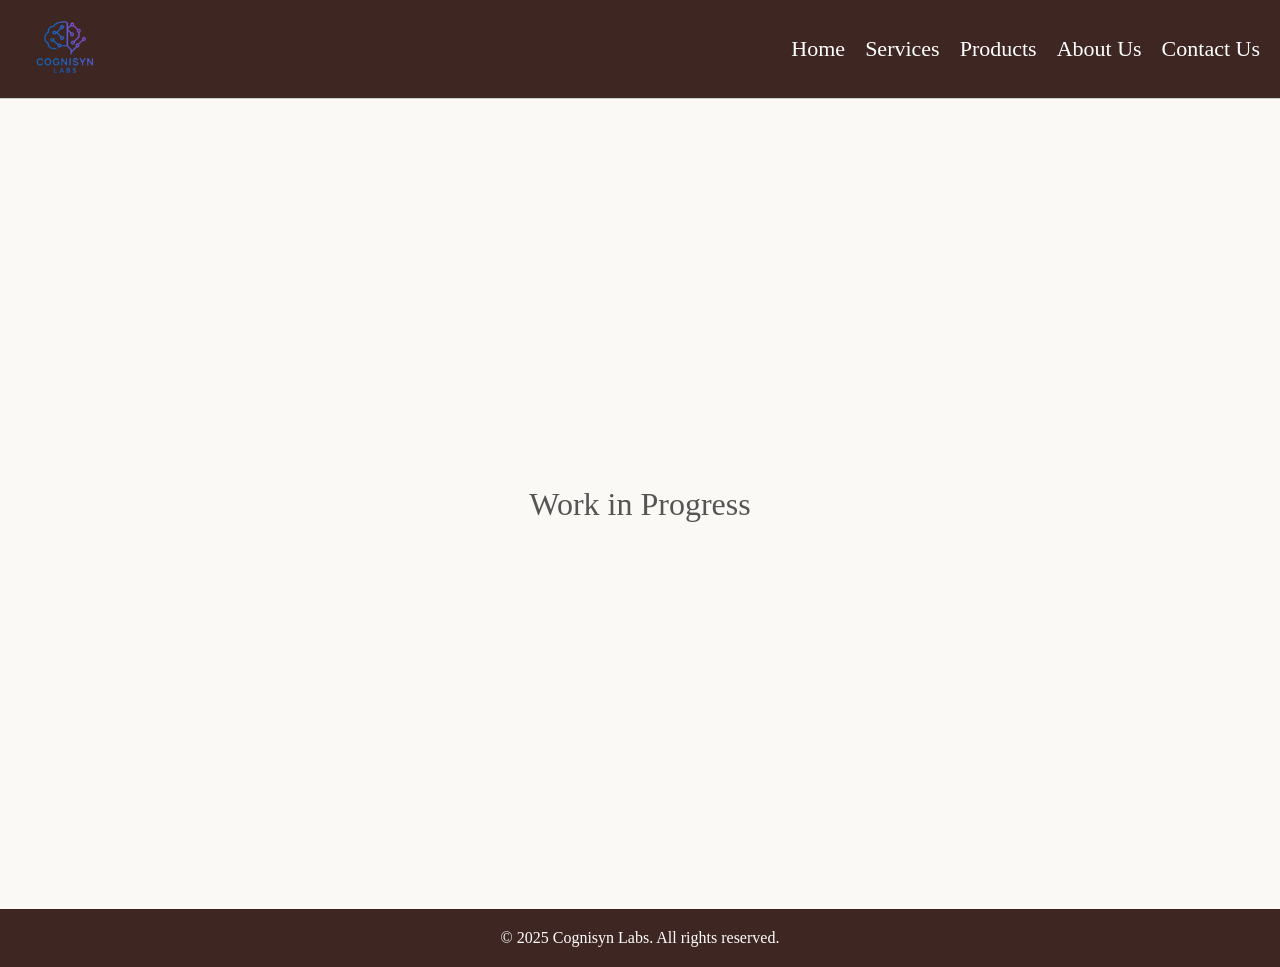
==== contact_us.html @ 2c129cad "Add files via upload" ====
<!DOCTYPE html>
<html lang="en">
<head>
  <meta charset="UTF-8">
  <meta name="viewport" content="width=device-width, initial-scale=1">
  <title>Contact Us - Work in Progress</title>
  <style>
    body {
      margin: 0;
      font-family: Garamond, san-serif;
      background-color: #faf9f5;
    }

    .top-bar {
      display: flex;
      align-items: center;
      justify-content: space-between;
      padding: 2px 20px;
      background-color: #3E2723; /* Dark brown background */
      color: white;
      border-bottom: 1px solid #ccc;
    }

    .logo img {
      height: 90px;
    }

    .nav-links {
      display: flex;
      gap: 20px;
      font-size: 22px;
    }

    .nav-links a {
      text-decoration: none;
      color: white;
      font-weight: 500;
    }

    .nav-links a:hover {
      color: #f1c40f;
    }

    .work-in-progress {
      display: flex;
      justify-content: center;
      align-items: center;
      height: 90vh;
      font-size: 2rem;
      color: #555;
      text-align: center;
    }
    /* Footer */
    .footer {
      background-color: #3E2723; /* Dark brown background */
      color: white; /* White text */
      padding: 20px 0;
      position: relative;
      text-align: center; /* Center the text */
      bottom: 0;
      width: 100%;
    }

    .footer p {
      margin: 0;
      font-size: 1rem;
      font-weight: 400;
    }
  </style>
</head>
<body>

  <!-- Navbar -->
  <div class="top-bar">
    <div class="logo">
      <img src="logo_2.png" alt="Logo">
    </div>
    <div class="nav-links">
      <a href="index.html">Home</a>
      <a href="services.html">Services</a>
      <a href="products.html">Products</a>
      <a href="teams.html">About Us</a>
      <a href="contact_us.html">Contact Us</a>
    </div>
  </div>

  <!-- Work In Progress Content -->
  <div class="work-in-progress">
    Work in Progress
  </div>
  <footer class="footer">
    <div class="container text-center">
      <p>&copy; 2025 Cognisyn Labs. All rights reserved.</p>
    </div>
  </footer>

</body>
</html>
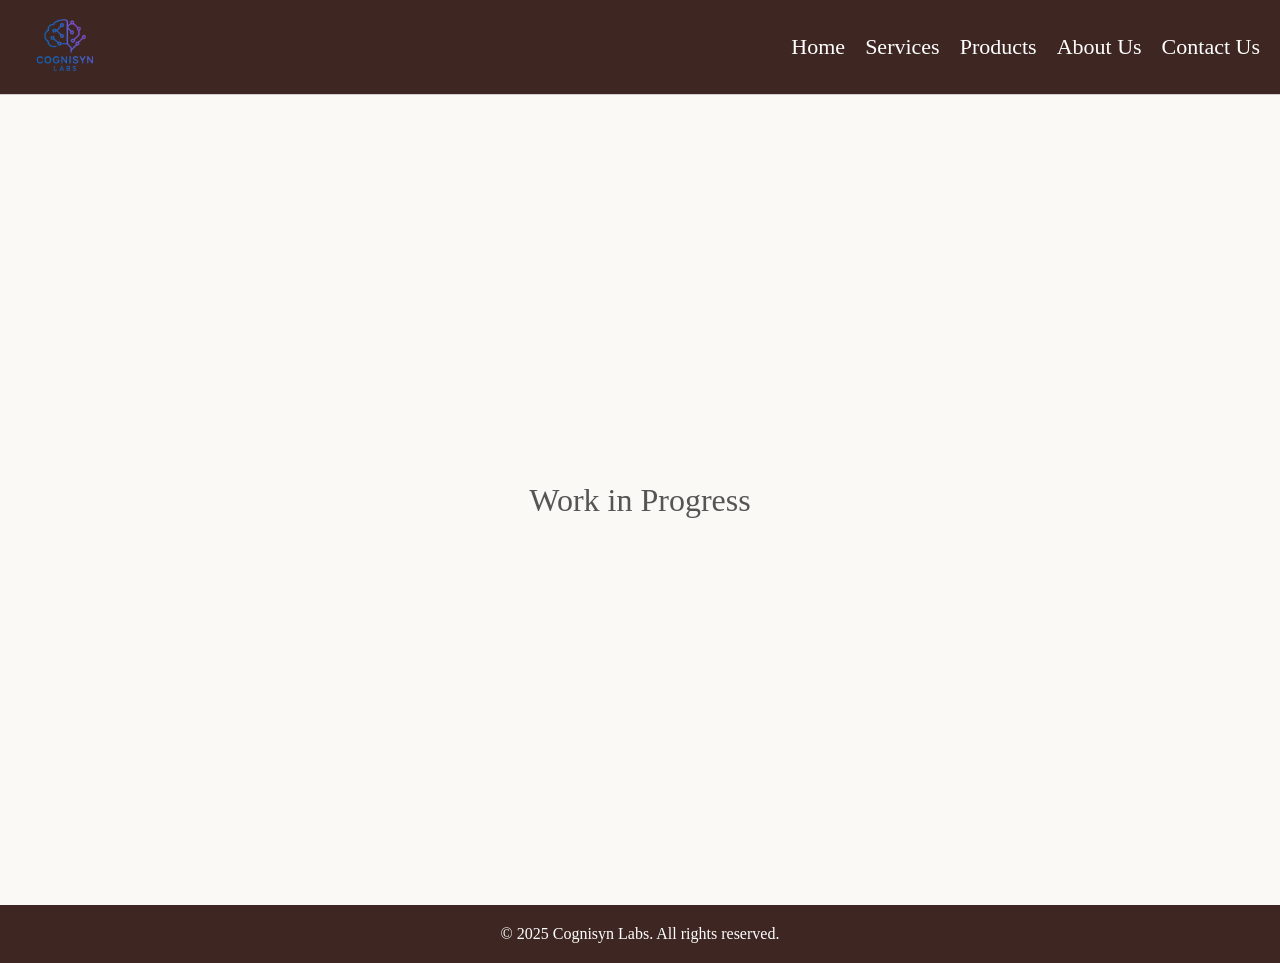
==== commit ccdb19ba: "Add files via upload" ====
--- a/contact_us.html
+++ b/contact_us.html
@@ -15,7 +15,7 @@
       display: flex;
       align-items: center;
       justify-content: space-between;
-      padding: 2px 20px;
+      padding: 0px 20px;
       background-color: #3E2723; /* Dark brown background */
       color: white;
       border-bottom: 1px solid #ccc;
@@ -66,6 +66,31 @@
       font-size: 1rem;
       font-weight: 400;
     }
+    @media (max-width: 768px) {
+      .top-bar {
+        flex-direction: column;
+        align-items: flex-start;
+      }
+
+      .logo img {
+        height: 60px;
+        margin-bottom: 10px;
+      }
+
+      .nav-links {
+        flex-direction: column;
+        align-items: flex-start;
+        gap: 10px;
+        font-size: 18px;
+        width: 100%;
+      }
+
+      .work-in-progress {
+        font-size: 1.4rem;
+        padding: 40px 15px;
+        text-align: center;
+      }
+    }
   </style>
 </head>
 <body>
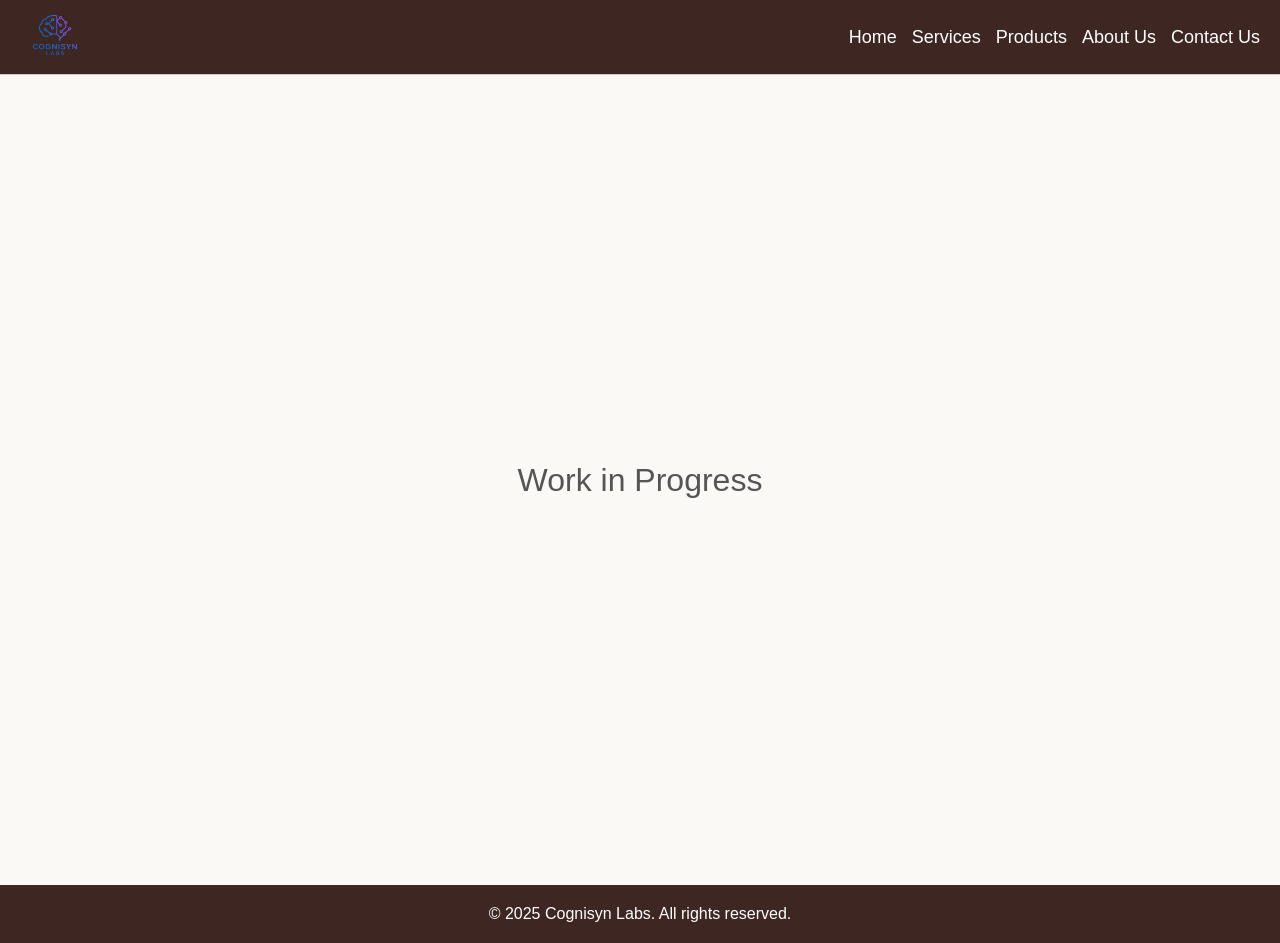
==== commit be41eaf2: "Add files via upload" ====
--- a/contact_us.html
+++ b/contact_us.html
@@ -5,92 +5,94 @@
   <meta name="viewport" content="width=device-width, initial-scale=1">
   <title>Contact Us - Work in Progress</title>
   <style>
-    body {
-      margin: 0;
-      font-family: Garamond, san-serif;
-      background-color: #faf9f5;
-    }
+      body {
+          margin: 0;
+          font-family: Garamond, sans-serif;
+          background-color: #faf9f5;
+        }
 
-    .top-bar {
-      display: flex;
-      align-items: center;
-      justify-content: space-between;
-      padding: 0px 20px;
-      background-color: #3E2723; /* Dark brown background */
-      color: white;
-      border-bottom: 1px solid #ccc;
-    }
+        .top-bar {
+          display: flex;
+          flex-wrap: wrap;
+          align-items: center;
+          justify-content: space-between;
+          padding: 0px 20px;
+          background-color: #3E2723;
+          color: white;
+          border-bottom: 1px solid #ccc;
+        }
 
-    .logo img {
-      height: 90px;
-    }
+        .top-bar .logo img {
+          height: 70px;
+        }
 
-    .nav-links {
-      display: flex;
-      gap: 20px;
-      font-size: 22px;
-    }
+        .top-bar .nav-links {
+          display: flex;
+          flex-wrap: wrap;
+          gap: 15px;
+          font-size: 18px;
+        }
 
-    .nav-links a {
-      text-decoration: none;
-      color: white;
-      font-weight: 500;
-    }
+        .top-bar .nav-links a {
+          text-decoration: none;
+          color: white;
+          font-weight: 500;
+        }
 
-    .nav-links a:hover {
-      color: #f1c40f;
-    }
+        .top-bar .nav-links a:hover {
+          color: #f1c40f;
+        }
 
-    .work-in-progress {
-      display: flex;
-      justify-content: center;
-      align-items: center;
-      height: 90vh;
-      font-size: 2rem;
-      color: #555;
-      text-align: center;
-    }
-    /* Footer */
-    .footer {
-      background-color: #3E2723; /* Dark brown background */
-      color: white; /* White text */
-      padding: 20px 0;
-      position: relative;
-      text-align: center; /* Center the text */
-      bottom: 0;
-      width: 100%;
-    }
-
-    .footer p {
-      margin: 0;
-      font-size: 1rem;
-      font-weight: 400;
-    }
-    @media (max-width: 768px) {
-      .top-bar {
-        flex-direction: column;
-        align-items: flex-start;
+      .work-in-progress {
+        display: flex;
+        justify-content: center;
+        align-items: center;
+        height: 90vh;
+        font-size: 2rem;
+        color: #555;
+        text-align: center;
       }
-
-      .logo img {
-        height: 60px;
-        margin-bottom: 10px;
-      }
-
-      .nav-links {
-        flex-direction: column;
-        align-items: flex-start;
-        gap: 10px;
-        font-size: 18px;
+      /* Footer */
+      .footer {
+        background-color: #3E2723; /* Dark brown background */
+        color: white; /* White text */
+        padding: 20px 0;
+        position: relative;
+        text-align: center; /* Center the text */
+        bottom: 0;
         width: 100%;
       }
 
-      .work-in-progress {
-        font-size: 1.4rem;
-        padding: 40px 15px;
-        text-align: center;
+      .footer p {
+        margin: 0;
+        font-size: 1rem;
+        font-weight: 400;
       }
-    }
+      @media (max-width: 768px) {
+        .top-bar {
+          flex-direction: column;
+          align-items: flex-start;
+        }
+
+        .logo img {
+          height: 60px;
+          margin-bottom: 10px;
+        }
+
+        .nav-links {
+          flex-direction: column;
+          align-items: flex-start;
+          gap: 10px;
+          font-size: 18px;
+          width: 100%;
+        }
+
+        .work-in-progress {
+          font-size: 1.4rem;
+          padding: 40px 15px;
+          text-align: center;
+        }
+      }
   </style>
 </head>
 <body>
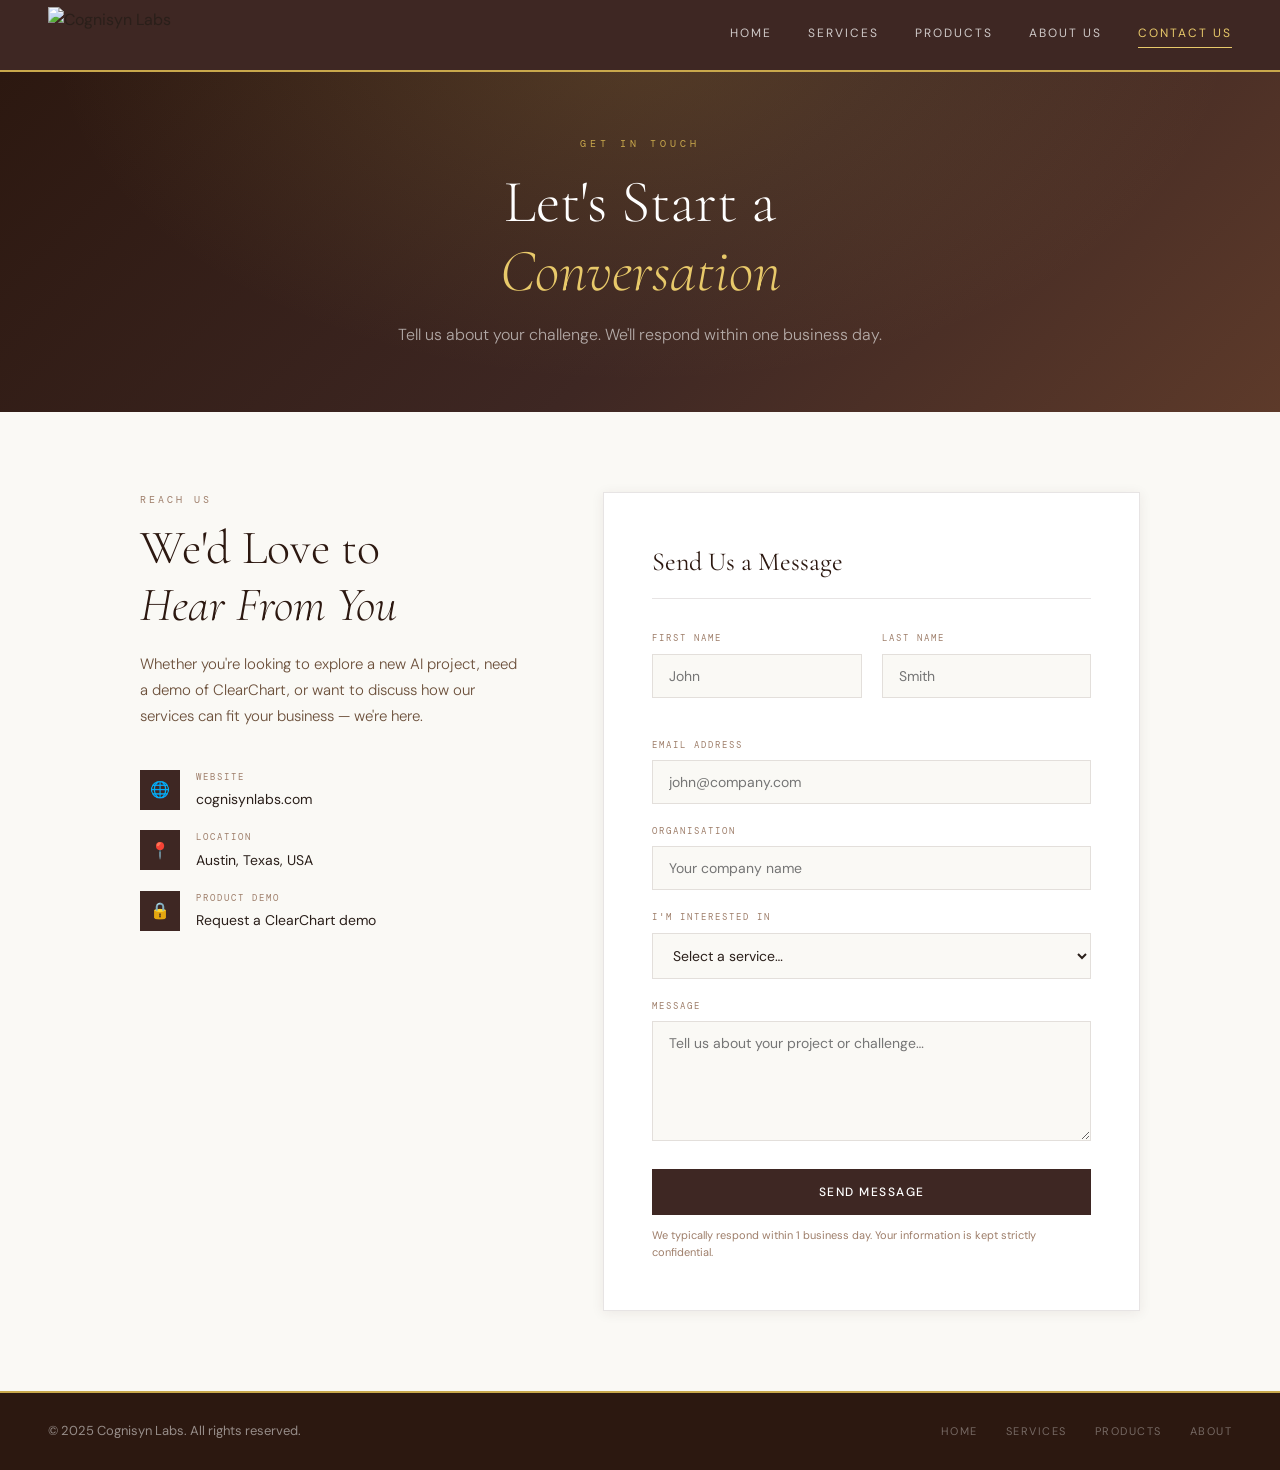
==== commit 884f1c0d: "Add files via upload" ====
--- a/contact_us.html
+++ b/contact_us.html
@@ -3,123 +3,235 @@
 <head>
   <meta charset="UTF-8">
   <meta name="viewport" content="width=device-width, initial-scale=1">
-  <title>Contact Us - Work in Progress</title>
+  <title>Contact Us — Cognisyn Labs</title>
+  <link rel="preconnect" href="https://fonts.googleapis.com">
+  <link href="https://fonts.googleapis.com/css2?family=Cormorant+Garamond:ital,wght@0,300;0,400;0,500;1,300;1,400&family=DM+Sans:wght@300;400;500&family=DM+Mono:wght@400;500&display=swap" rel="stylesheet">
+  <link rel="stylesheet" href="shared.css">
   <style>
-      body {
-          margin: 0;
-          font-family: Garamond, sans-serif;
-          background-color: #faf9f5;
-        }
-
-        .top-bar {
-          display: flex;
-          flex-wrap: wrap;
-          align-items: center;
-          justify-content: space-between;
-          padding: 0px 20px;
-          background-color: #3E2723;
-          color: white;
-          border-bottom: 1px solid #ccc;
-        }
-
-        .top-bar .logo img {
-          height: 70px;
-        }
-
-        .top-bar .nav-links {
-          display: flex;
-          flex-wrap: wrap;
-          gap: 15px;
-          font-size: 18px;
-        }
-
-        .top-bar .nav-links a {
-          text-decoration: none;
-          color: white;
-          font-weight: 500;
-        }
-
-        .top-bar .nav-links a:hover {
-          color: #f1c40f;
-        }
-
-      .work-in-progress {
-        display: flex;
-        justify-content: center;
-        align-items: center;
-        height: 90vh;
-        font-size: 2rem;
-        color: #555;
-        text-align: center;
-      }
-      /* Footer */
-      .footer {
-        background-color: #3E2723; /* Dark brown background */
-        color: white; /* White text */
-        padding: 20px 0;
-        position: relative;
-        text-align: center; /* Center the text */
-        bottom: 0;
-        width: 100%;
-      }
-
-      .footer p {
-        margin: 0;
-        font-size: 1rem;
-        font-weight: 400;
-      }
-      @media (max-width: 768px) {
-        .top-bar {
-          flex-direction: column;
-          align-items: flex-start;
-        }
-
-        .logo img {
-          height: 60px;
-          margin-bottom: 10px;
-        }
-
-        .nav-links {
-          flex-direction: column;
-          align-items: flex-start;
-          gap: 10px;
-          font-size: 18px;
-          width: 100%;
-        }
-
-        .work-in-progress {
-          font-size: 1.4rem;
-          padding: 40px 15px;
-          text-align: center;
-        }
-      }
+    .contact-section { padding: 80px 0; }
+    .contact-grid {
+      display: grid;
+      grid-template-columns: 1fr 1.4fr;
+      gap: 80px;
+      align-items: start;
+    }
+    .contact-left h2 {
+      font-family: 'Cormorant Garamond', serif;
+      font-size: clamp(32px, 4vw, 48px);
+      font-weight: 300;
+      color: var(--brown-dark);
+      margin-bottom: 16px;
+      line-height: 1.2;
+    }
+    .contact-left h2 em { font-style: italic; }
+    .contact-left p {
+      font-size: 15px;
+      color: var(--text-mid);
+      line-height: 1.75;
+      font-weight: 300;
+      margin-bottom: 40px;
+    }
+    .contact-details { display: flex; flex-direction: column; gap: 20px; }
+    .contact-item {
+      display: flex;
+      gap: 16px;
+      align-items: flex-start;
+    }
+    .contact-item-icon {
+      width: 40px; height: 40px;
+      background: var(--brown);
+      display: flex;
+      align-items: center;
+      justify-content: center;
+      font-size: 16px;
+      flex-shrink: 0;
+    }
+    .contact-item-label {
+      font-family: 'DM Mono', monospace;
+      font-size: 9px;
+      letter-spacing: 2px;
+      text-transform: uppercase;
+      color: var(--text-light);
+      margin-bottom: 4px;
+    }
+    .contact-item-value {
+      font-size: 14px;
+      color: var(--text);
+      font-weight: 400;
+    }
+
+    /* Form */
+    .contact-form {
+      background: white;
+      border: 1px solid var(--border);
+      padding: 48px;
+      box-shadow: var(--shadow-sm);
+    }
+    .form-title {
+      font-family: 'Cormorant Garamond', serif;
+      font-size: 26px;
+      font-weight: 400;
+      color: var(--brown-dark);
+      margin-bottom: 32px;
+      padding-bottom: 16px;
+      border-bottom: 1px solid var(--border);
+    }
+    .form-row {
+      display: grid;
+      grid-template-columns: 1fr 1fr;
+      gap: 20px;
+      margin-bottom: 20px;
+    }
+    .form-group { margin-bottom: 20px; }
+    .form-group label {
+      display: block;
+      font-family: 'DM Mono', monospace;
+      font-size: 9px;
+      letter-spacing: 2px;
+      text-transform: uppercase;
+      color: var(--text-light);
+      margin-bottom: 8px;
+    }
+    .form-group input,
+    .form-group select,
+    .form-group textarea {
+      width: 100%;
+      background: var(--cream);
+      border: 1px solid var(--border);
+      border-radius: 0;
+      padding: 12px 16px;
+      font-family: 'DM Sans', sans-serif;
+      font-size: 14px;
+      color: var(--text);
+      outline: none;
+      transition: border-color 0.2s;
+    }
+    .form-group input:focus,
+    .form-group select:focus,
+    .form-group textarea:focus {
+      border-color: var(--gold);
+      background: white;
+    }
+    .form-group textarea { resize: vertical; min-height: 120px; }
+    .form-submit { margin-top: 8px; }
+    .form-note {
+      font-size: 11px;
+      color: var(--text-light);
+      margin-top: 12px;
+    }
+
+    @media (max-width: 768px) {
+      .contact-grid { grid-template-columns: 1fr; gap: 40px; }
+      .form-row { grid-template-columns: 1fr; }
+      .contact-form { padding: 28px 20px; }
+    }
   </style>
 </head>
 <body>
-
-  <!-- Navbar -->
   <div class="top-bar">
-    <div class="logo">
-      <img src="logo_2.png" alt="Logo">
-    </div>
+    <div class="logo"><img src="img/logo.png" alt="Cognisyn Labs"></div>
     <div class="nav-links">
       <a href="index.html">Home</a>
       <a href="services.html">Services</a>
       <a href="products.html">Products</a>
       <a href="teams.html">About Us</a>
-      <a href="contact_us.html">Contact Us</a>
+      <a href="contact_us.html" class="active">Contact Us</a>
     </div>
   </div>
 
-  <!-- Work In Progress Content -->
-  <div class="work-in-progress">
-    Work in Progress
+  <div class="page-hero">
+    <div class="eyebrow">Get in Touch</div>
+    <h1>Let's Start a<br><em>Conversation</em></h1>
+    <p>Tell us about your challenge. We'll respond within one business day.</p>
   </div>
+
+  <section class="contact-section">
+    <div class="container">
+      <div class="contact-grid">
+        <div class="contact-left">
+          <div class="section-label">Reach Us</div>
+          <h2>We'd Love to<br><em>Hear From You</em></h2>
+          <p>Whether you're looking to explore a new AI project, need a demo of ClearChart, or want to discuss how our services can fit your business — we're here.</p>
+          <div class="contact-details">
+            <div class="contact-item">
+              <div class="contact-item-icon">🌐</div>
+              <div>
+                <div class="contact-item-label">Website</div>
+                <div class="contact-item-value">cognisynlabs.com</div>
+              </div>
+            </div>
+            <div class="contact-item">
+              <div class="contact-item-icon">📍</div>
+              <div>
+                <div class="contact-item-label">Location</div>
+                <div class="contact-item-value">Austin, Texas, USA</div>
+              </div>
+            </div>
+            <div class="contact-item">
+              <div class="contact-item-icon">🔒</div>
+              <div>
+                <div class="contact-item-label">Product Demo</div>
+                <div class="contact-item-value">Request a ClearChart demo</div>
+              </div>
+            </div>
+          </div>
+        </div>
+
+        <div class="contact-form">
+          <div class="form-title">Send Us a Message</div>
+          <div class="form-row">
+            <div class="form-group">
+              <label>First Name</label>
+              <input type="text" placeholder="John">
+            </div>
+            <div class="form-group">
+              <label>Last Name</label>
+              <input type="text" placeholder="Smith">
+            </div>
+          </div>
+          <div class="form-group">
+            <label>Email Address</label>
+            <input type="email" placeholder="john@company.com">
+          </div>
+          <div class="form-group">
+            <label>Organisation</label>
+            <input type="text" placeholder="Your company name">
+          </div>
+          <div class="form-group">
+            <label>I'm interested in</label>
+            <select>
+              <option value="">Select a service…</option>
+              <option>ClearChart — PHI Redaction Platform</option>
+              <option>Generative AI Solutions</option>
+              <option>Computer Vision</option>
+              <option>AI Strategy Consulting</option>
+              <option>Custom Model Development</option>
+              <option>MLOps & Deployment</option>
+              <option>Data Analytics</option>
+              <option>General Enquiry</option>
+            </select>
+          </div>
+          <div class="form-group">
+            <label>Message</label>
+            <textarea placeholder="Tell us about your project or challenge…"></textarea>
+          </div>
+          <div class="form-submit">
+            <button class="btn-primary" style="width:100%;text-align:center;padding:15px">Send Message</button>
+          </div>
+          <p class="form-note">We typically respond within 1 business day. Your information is kept strictly confidential.</p>
+        </div>
+      </div>
+    </div>
+  </section>
+
   <footer class="footer">
-    <div class="container text-center">
-      <p>&copy; 2025 Cognisyn Labs. All rights reserved.</p>
+    <p>&copy; 2025 Cognisyn Labs. All rights reserved.</p>
+    <div class="footer-links">
+      <a href="index.html">Home</a>
+      <a href="services.html">Services</a>
+      <a href="products.html">Products</a>
+      <a href="teams.html">About</a>
     </div>
   </footer>
-
 </body>
 </html>
--- a/shared.css
+++ b/shared.css
@@ -0,0 +1,235 @@
+/* ═══════════════════════════════════════════════════════
+   Cognisyn Labs — Shared Design System
+   Brown #3E2723 · Cream #faf9f5 · Gold #c9a84c
+   ═══════════════════════════════════════════════════════ */
+
+@import url('https://fonts.googleapis.com/css2?family=Cormorant+Garamond:ital,wght@0,300;0,400;0,500;0,600;1,300;1,400&family=DM+Sans:wght@300;400;500&family=DM+Mono:wght@400;500&display=swap');
+
+:root {
+  --brown:       #3E2723;
+  --brown-dark:  #2c1810;
+  --brown-mid:   #5D3A2A;
+  --brown-light: #7a4f3e;
+  --cream:       #faf9f5;
+  --cream-2:     #f3f0e8;
+  --cream-3:     #ede9dd;
+  --gold:        #c9a84c;
+  --gold-light:  #e8c96a;
+  --gold-dim:    rgba(201,168,76,0.15);
+  --teal:        #1a7a72;
+  --teal-light:  #24a99e;
+  --text:        #2a1f1a;
+  --text-mid:    #6b4f3a;
+  --text-light:  #9e7e6a;
+  --border:      rgba(62,39,35,0.12);
+  --shadow-sm:   0 2px 12px rgba(62,39,35,0.08);
+  --shadow-md:   0 4px 30px rgba(62,39,35,0.12);
+  --shadow-lg:   0 8px 50px rgba(62,39,35,0.18);
+}
+
+*, *::before, *::after { box-sizing: border-box; margin: 0; padding: 0; }
+
+html { scroll-behavior: smooth; }
+
+body {
+  font-family: 'DM Sans', sans-serif;
+  background: var(--cream);
+  color: var(--text);
+  line-height: 1.6;
+  overflow-x: hidden;
+}
+
+/* ── Navbar ─────────────────────────────────────────── */
+.top-bar {
+  display: flex;
+  align-items: center;
+  justify-content: space-between;
+  padding: 0 48px;
+  background: var(--brown);
+  border-bottom: 2px solid var(--gold);
+  position: sticky;
+  top: 0;
+  z-index: 200;
+  height: 72px;
+}
+.top-bar .logo img { height: 56px; display: block; }
+.top-bar .nav-links {
+  display: flex;
+  gap: 36px;
+  font-size: 12px;
+  letter-spacing: 2px;
+  text-transform: uppercase;
+}
+.top-bar .nav-links a {
+  text-decoration: none;
+  color: rgba(255,255,255,0.75);
+  font-weight: 400;
+  transition: color 0.2s;
+  position: relative;
+  padding-bottom: 2px;
+}
+.top-bar .nav-links a::after {
+  content: '';
+  position: absolute;
+  bottom: -2px; left: 0; right: 0;
+  height: 1px;
+  background: var(--gold-light);
+  transform: scaleX(0);
+  transition: transform 0.2s;
+}
+.top-bar .nav-links a:hover,
+.top-bar .nav-links a.active { color: var(--gold-light); }
+.top-bar .nav-links a:hover::after,
+.top-bar .nav-links a.active::after { transform: scaleX(1); }
+
+/* ── Page hero band ─────────────────────────────────── */
+.page-hero {
+  background: linear-gradient(135deg, var(--brown-dark) 0%, var(--brown) 55%, var(--brown-mid) 100%);
+  padding: 64px 48px;
+  text-align: center;
+  position: relative;
+  overflow: hidden;
+}
+.page-hero::before {
+  content: '';
+  position: absolute;
+  inset: 0;
+  background: radial-gradient(ellipse at 50% -10%, rgba(201,168,76,0.18) 0%, transparent 65%);
+}
+.page-hero .eyebrow {
+  font-family: 'DM Mono', monospace;
+  font-size: 10px;
+  letter-spacing: 4px;
+  text-transform: uppercase;
+  color: var(--gold);
+  margin-bottom: 16px;
+  position: relative;
+}
+.page-hero h1 {
+  font-family: 'Cormorant Garamond', serif;
+  font-size: clamp(36px, 5vw, 60px);
+  font-weight: 300;
+  color: white;
+  line-height: 1.15;
+  position: relative;
+}
+.page-hero h1 em { font-style: italic; color: var(--gold-light); }
+.page-hero p {
+  font-size: 16px;
+  color: rgba(255,255,255,0.6);
+  max-width: 520px;
+  margin: 16px auto 0;
+  font-weight: 300;
+  position: relative;
+}
+
+/* ── Footer ─────────────────────────────────────────── */
+.footer {
+  background: var(--brown-dark);
+  border-top: 2px solid var(--gold);
+  padding: 28px 48px;
+  display: flex;
+  align-items: center;
+  justify-content: space-between;
+  flex-wrap: wrap;
+  gap: 16px;
+}
+.footer p { font-size: 13px; color: rgba(255,255,255,0.5); }
+.footer-links { display: flex; gap: 28px; }
+.footer-links a {
+  font-size: 11px;
+  letter-spacing: 1.5px;
+  text-transform: uppercase;
+  color: rgba(255,255,255,0.35);
+  text-decoration: none;
+  transition: color 0.2s;
+}
+.footer-links a:hover { color: var(--gold-light); }
+
+/* ── Utility ─────────────────────────────────────────── */
+.container { max-width: 1080px; margin: 0 auto; padding: 0 40px; }
+.section-label {
+  font-family: 'DM Mono', monospace;
+  font-size: 10px;
+  letter-spacing: 3px;
+  text-transform: uppercase;
+  color: var(--text-light);
+  margin-bottom: 12px;
+}
+.gold-line {
+  width: 48px;
+  height: 2px;
+  background: var(--gold);
+  margin: 0 auto 32px;
+}
+
+/* ── Buttons ─────────────────────────────────────────── */
+.btn-primary {
+  display: inline-block;
+  background: var(--brown);
+  color: white;
+  padding: 13px 32px;
+  font-family: 'DM Sans', sans-serif;
+  font-size: 12px;
+  font-weight: 500;
+  letter-spacing: 1.5px;
+  text-transform: uppercase;
+  text-decoration: none;
+  border: none;
+  cursor: pointer;
+  transition: background 0.2s, transform 0.15s;
+}
+.btn-primary:hover { background: var(--brown-mid); transform: translateY(-1px); }
+
+.btn-gold {
+  display: inline-block;
+  background: var(--gold);
+  color: var(--brown-dark);
+  padding: 13px 32px;
+  font-family: 'DM Sans', sans-serif;
+  font-size: 12px;
+  font-weight: 600;
+  letter-spacing: 1.5px;
+  text-transform: uppercase;
+  text-decoration: none;
+  border: none;
+  cursor: pointer;
+  transition: background 0.2s, transform 0.15s;
+}
+.btn-gold:hover { background: var(--gold-light); transform: translateY(-1px); }
+
+.btn-outline {
+  display: inline-block;
+  background: transparent;
+  color: var(--brown);
+  padding: 12px 30px;
+  font-family: 'DM Sans', sans-serif;
+  font-size: 12px;
+  font-weight: 500;
+  letter-spacing: 1.5px;
+  text-transform: uppercase;
+  text-decoration: none;
+  border: 1.5px solid var(--brown);
+  cursor: pointer;
+  transition: all 0.2s;
+}
+.btn-outline:hover { background: var(--brown); color: white; }
+
+/* ── Card base ────────────────────────────────────────── */
+.card {
+  background: white;
+  border: 1px solid var(--border);
+  box-shadow: var(--shadow-sm);
+  transition: box-shadow 0.3s, transform 0.2s;
+}
+.card:hover { box-shadow: var(--shadow-md); transform: translateY(-2px); }
+
+/* ── Responsive ─────────────────────────────────────── */
+@media (max-width: 768px) {
+  .top-bar { padding: 0 20px; height: 64px; }
+  .top-bar .nav-links { gap: 16px; font-size: 10px; }
+  .page-hero { padding: 48px 20px; }
+  .container { padding: 0 20px; }
+  .footer { padding: 24px 20px; flex-direction: column; text-align: center; }
+  .footer-links { justify-content: center; }
+}
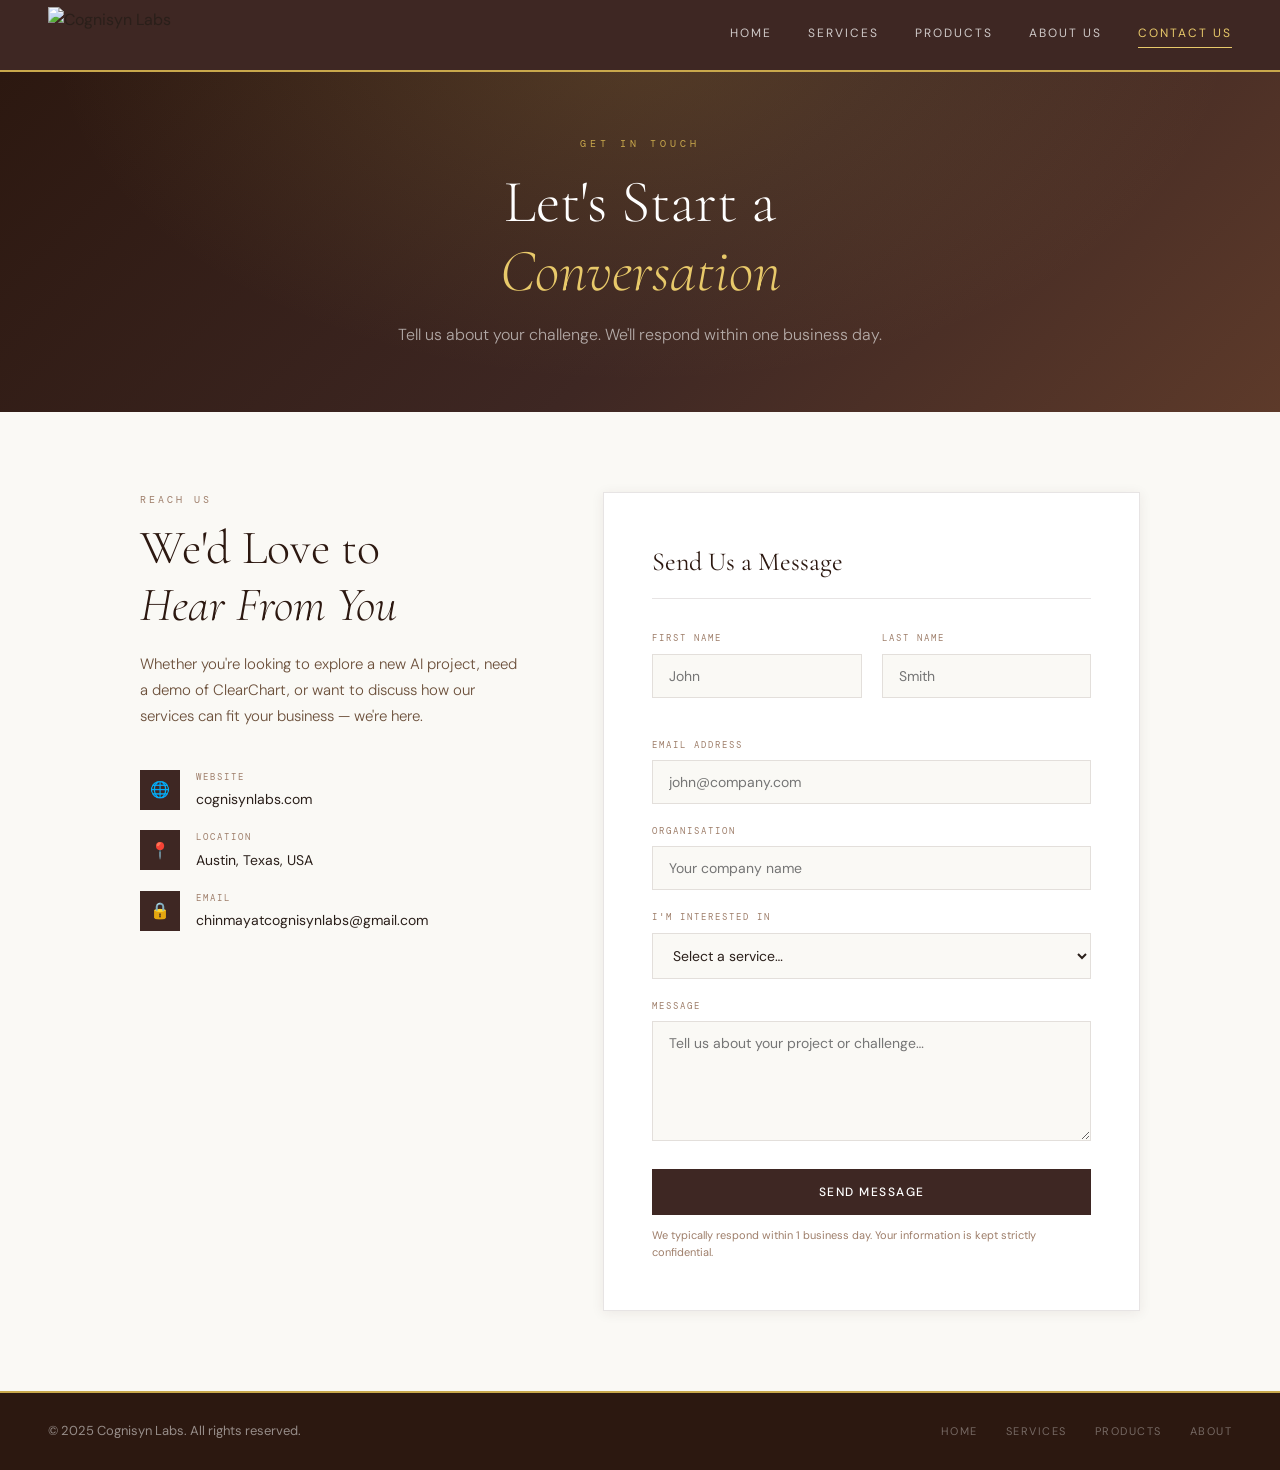
==== commit 29b2984d: "Add files via upload" ====
--- a/contact_us.html
+++ b/contact_us.html
@@ -129,7 +129,7 @@
 </head>
 <body>
   <div class="top-bar">
-    <div class="logo"><img src="img/logo.png" alt="Cognisyn Labs"></div>
+    <div class="logo"><img src="logo_2.png" alt="Cognisyn Labs"></div>
     <div class="nav-links">
       <a href="index.html">Home</a>
       <a href="services.html">Services</a>
@@ -170,8 +170,8 @@
             <div class="contact-item">
               <div class="contact-item-icon">🔒</div>
               <div>
-                <div class="contact-item-label">Product Demo</div>
-                <div class="contact-item-value">Request a ClearChart demo</div>
+                <div class="contact-item-label">Email</div>
+                <div class="contact-item-value">chinmayatcognisynlabs@gmail.com</div>
               </div>
             </div>
           </div>
@@ -179,46 +179,69 @@
 
         <div class="contact-form">
           <div class="form-title">Send Us a Message</div>
-          <div class="form-row">
-            <div class="form-group">
-              <label>First Name</label>
-              <input type="text" placeholder="John">
-            </div>
-            <div class="form-group">
-              <label>Last Name</label>
-              <input type="text" placeholder="Smith">
-            </div>
+          <!--
+            Formspree setup:
+            1. Go to https://formspree.io and sign up free
+            2. Create a new form with email: chinmayatcognisynlabs@gmail.com
+            3. Replace YOUR_FORM_ID below with your Formspree form ID
+               e.g. if your endpoint is https://formspree.io/f/xyzabcde
+               then YOUR_FORM_ID = xyzabcde
+          -->
+          <form action="https://formspree.io/f/mqenyeno" method="POST">
+
+            <!-- Redirect back to your site after submission -->
+            <input type="hidden" name="_next" value="https://chicoR-Dr.github.io/cognisynlabs-website/contact_us.html?sent=true">
+            <!-- Subject line in your inbox -->
+            <input type="hidden" name="_subject" value="New enquiry from Cognisyn Labs website">
+
+            <div class="form-row">
+              <div class="form-group">
+                <label for="first_name">First Name</label>
+                <input type="text" id="first_name" name="first_name" placeholder="John" required>
+              </div>
+              <div class="form-group">
+                <label for="last_name">Last Name</label>
+                <input type="text" id="last_name" name="last_name" placeholder="Smith" required>
+              </div>
+            </div>
+            <div class="form-group">
+              <label for="email">Email Address</label>
+              <input type="email" id="email" name="email" placeholder="john@company.com" required>
+            </div>
+            <div class="form-group">
+              <label for="organisation">Organisation</label>
+              <input type="text" id="organisation" name="organisation" placeholder="Your company name">
+            </div>
+            <div class="form-group">
+              <label for="interest">I'm interested in</label>
+              <select id="interest" name="interest">
+                <option value="">Select a service…</option>
+                <option>ClearChart — PHI Redaction Platform</option>
+                <option>Generative AI Solutions</option>
+                <option>Computer Vision</option>
+                <option>AI Strategy Consulting</option>
+                <option>Custom Model Development</option>
+                <option>MLOps &amp; Deployment</option>
+                <option>Data Analytics</option>
+                <option>General Enquiry</option>
+              </select>
+            </div>
+            <div class="form-group">
+              <label for="message">Message</label>
+              <textarea id="message" name="message" placeholder="Tell us about your project or challenge…" required></textarea>
+            </div>
+            <div class="form-submit">
+              <button type="submit" class="btn-primary" style="width:100%;text-align:center;padding:15px">Send Message</button>
+            </div>
+            <p class="form-note">We typically respond within 1 business day. Your information is kept strictly confidential.</p>
+          </form>
+
+          <!-- Success message shown after submission -->
+          <div id="success-msg" style="display:none;text-align:center;padding:40px 20px;">
+            <div style="font-size:32px;margin-bottom:16px">✓</div>
+            <div style="font-family:'Cormorant Garamond',serif;font-size:22px;color:var(--brown-dark);margin-bottom:8px">Message Sent</div>
+            <div style="font-size:13px;color:var(--text-light)">Thank you for reaching out. We'll be in touch within one business day.</div>
           </div>
-          <div class="form-group">
-            <label>Email Address</label>
-            <input type="email" placeholder="john@company.com">
-          </div>
-          <div class="form-group">
-            <label>Organisation</label>
-            <input type="text" placeholder="Your company name">
-          </div>
-          <div class="form-group">
-            <label>I'm interested in</label>
-            <select>
-              <option value="">Select a service…</option>
-              <option>ClearChart — PHI Redaction Platform</option>
-              <option>Generative AI Solutions</option>
-              <option>Computer Vision</option>
-              <option>AI Strategy Consulting</option>
-              <option>Custom Model Development</option>
-              <option>MLOps & Deployment</option>
-              <option>Data Analytics</option>
-              <option>General Enquiry</option>
-            </select>
-          </div>
-          <div class="form-group">
-            <label>Message</label>
-            <textarea placeholder="Tell us about your project or challenge…"></textarea>
-          </div>
-          <div class="form-submit">
-            <button class="btn-primary" style="width:100%;text-align:center;padding:15px">Send Message</button>
-          </div>
-          <p class="form-note">We typically respond within 1 business day. Your information is kept strictly confidential.</p>
         </div>
       </div>
     </div>
@@ -233,5 +256,14 @@
       <a href="teams.html">About</a>
     </div>
   </footer>
+  <script>
+    // Show success message if redirected back after form submission
+    if (window.location.search.includes('sent=true')) {
+      const form = document.querySelector('form');
+      const msg  = document.getElementById('success-msg');
+      if (form) form.style.display = 'none';
+      if (msg)  msg.style.display  = 'block';
+    }
+  </script>
 </body>
-</html>
+</html>
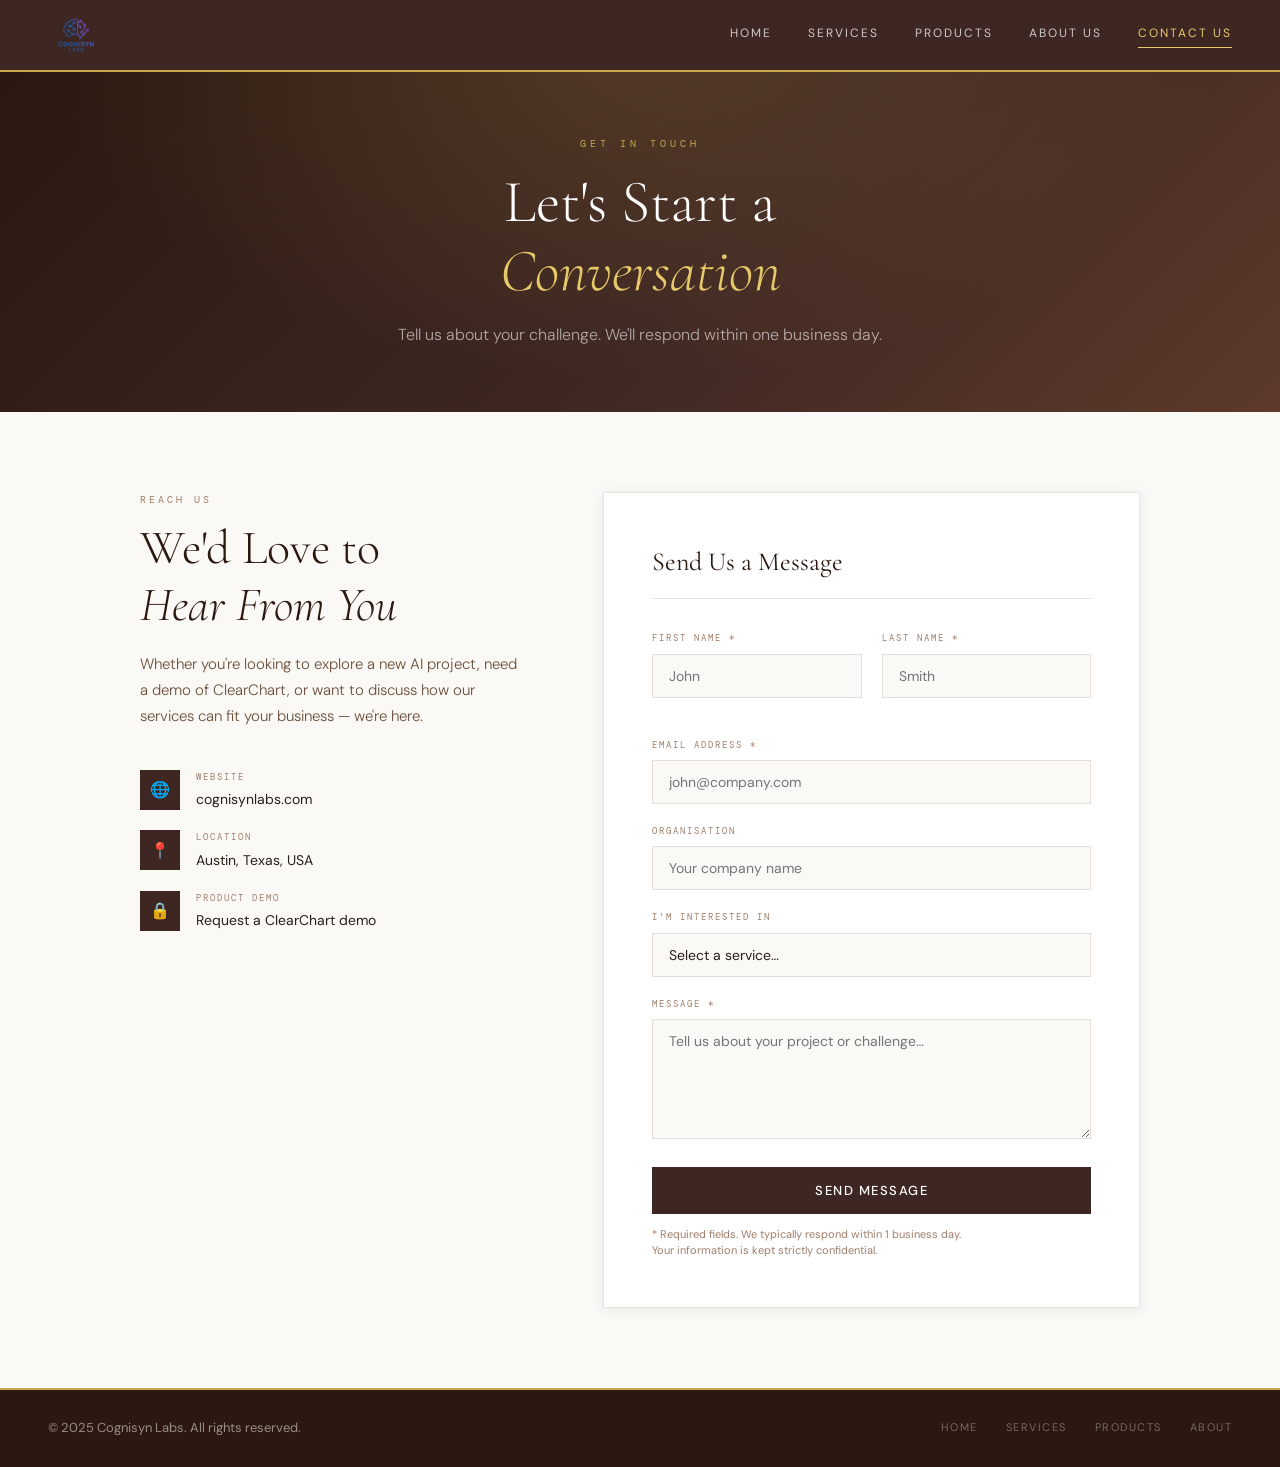
==== commit 8d352757: "Add files via upload" ====
--- a/contact_us.html
+++ b/contact_us.html
@@ -60,7 +60,7 @@
       font-weight: 400;
     }
 
-    /* Form */
+    /* Form card */
     .contact-form {
       background: white;
       border: 1px solid var(--border);
@@ -105,6 +105,7 @@
       color: var(--text);
       outline: none;
       transition: border-color 0.2s;
+      -webkit-appearance: none;
     }
     .form-group input:focus,
     .form-group select:focus,
@@ -113,11 +114,41 @@
       background: white;
     }
     .form-group textarea { resize: vertical; min-height: 120px; }
-    .form-submit { margin-top: 8px; }
     .form-note {
       font-size: 11px;
       color: var(--text-light);
       margin-top: 12px;
+      line-height: 1.5;
+    }
+
+    /* Success message */
+    .success-msg {
+      display: none;
+      text-align: center;
+      padding: 48px 20px;
+    }
+    .success-icon {
+      width: 64px; height: 64px;
+      background: rgba(62,39,35,0.06);
+      border: 2px solid var(--gold);
+      border-radius: 50%;
+      display: flex;
+      align-items: center;
+      justify-content: center;
+      font-size: 26px;
+      margin: 0 auto 20px;
+    }
+    .success-msg h3 {
+      font-family: 'Cormorant Garamond', serif;
+      font-size: 28px;
+      font-weight: 300;
+      color: var(--brown-dark);
+      margin-bottom: 10px;
+    }
+    .success-msg p {
+      font-size: 14px;
+      color: var(--text-mid);
+      font-weight: 300;
     }
 
     @media (max-width: 768px) {
@@ -128,8 +159,9 @@
   </style>
 </head>
 <body>
+
   <div class="top-bar">
-    <div class="logo"><img src="logo_2.png" alt="Cognisyn Labs"></div>
+    <div class="logo"><img src="img/logo.png" alt="Cognisyn Labs"></div>
     <div class="nav-links">
       <a href="index.html">Home</a>
       <a href="services.html">Services</a>
@@ -148,6 +180,8 @@
   <section class="contact-section">
     <div class="container">
       <div class="contact-grid">
+
+        <!-- Left: contact info -->
         <div class="contact-left">
           <div class="section-label">Reach Us</div>
           <h2>We'd Love to<br><em>Hear From You</em></h2>
@@ -170,42 +204,46 @@
             <div class="contact-item">
               <div class="contact-item-icon">🔒</div>
               <div>
-                <div class="contact-item-label">Email</div>
-                <div class="contact-item-value">chinmayatcognisynlabs@gmail.com</div>
+                <div class="contact-item-label">Product Demo</div>
+                <div class="contact-item-value">Request a ClearChart demo</div>
               </div>
             </div>
           </div>
         </div>
 
+        <!-- Right: form -->
         <div class="contact-form">
           <div class="form-title">Send Us a Message</div>
-          <!--
-            Formspree setup:
-            1. Go to https://formspree.io and sign up free
-            2. Create a new form with email: chinmayatcognisynlabs@gmail.com
-            3. Replace YOUR_FORM_ID below with your Formspree form ID
-               e.g. if your endpoint is https://formspree.io/f/xyzabcde
-               then YOUR_FORM_ID = xyzabcde
-          -->
-          <form action="https://formspree.io/f/mqenyeno" method="POST">
-
-            <!-- Redirect back to your site after submission -->
-            <input type="hidden" name="_next" value="https://chicoR-Dr.github.io/cognisynlabs-website/contact_us.html?sent=true">
-            <!-- Subject line in your inbox -->
-            <input type="hidden" name="_subject" value="New enquiry from Cognisyn Labs website">
+
+          <!-- Success message (hidden until form submits) -->
+          <div class="success-msg" id="success-msg">
+            <div class="success-icon">✓</div>
+            <h3>Message Sent</h3>
+            <p>Thank you for reaching out.<br>We'll be in touch within one business day.</p>
+          </div>
+
+          <!-- Formspree form -->
+          <form id="contact-form"
+                action="https://formspree.io/f/mjglagdj"
+                method="POST">
+
+            <!-- Hidden fields -->
+            <input type="hidden" name="_subject" value="New enquiry — Cognisyn Labs website">
+            <!-- Honeypot spam filter -->
+            <input type="text" name="_gotcha" style="display:none">
 
             <div class="form-row">
               <div class="form-group">
-                <label for="first_name">First Name</label>
+                <label for="first_name">First Name *</label>
                 <input type="text" id="first_name" name="first_name" placeholder="John" required>
               </div>
               <div class="form-group">
-                <label for="last_name">Last Name</label>
+                <label for="last_name">Last Name *</label>
                 <input type="text" id="last_name" name="last_name" placeholder="Smith" required>
               </div>
             </div>
             <div class="form-group">
-              <label for="email">Email Address</label>
+              <label for="email">Email Address *</label>
               <input type="email" id="email" name="email" placeholder="john@company.com" required>
             </div>
             <div class="form-group">
@@ -227,22 +265,25 @@
               </select>
             </div>
             <div class="form-group">
-              <label for="message">Message</label>
-              <textarea id="message" name="message" placeholder="Tell us about your project or challenge…" required></textarea>
-            </div>
-            <div class="form-submit">
-              <button type="submit" class="btn-primary" style="width:100%;text-align:center;padding:15px">Send Message</button>
-            </div>
-            <p class="form-note">We typically respond within 1 business day. Your information is kept strictly confidential.</p>
+              <label for="message">Message *</label>
+              <textarea id="message" name="message"
+                        placeholder="Tell us about your project or challenge…"
+                        required></textarea>
+            </div>
+            <div class="form-group" style="margin-bottom:0">
+              <button type="submit"
+                      class="btn-primary"
+                      style="width:100%;text-align:center;padding:15px;font-size:13px;">
+                Send Message
+              </button>
+            </div>
+            <p class="form-note">
+              * Required fields. We typically respond within 1 business day.<br>
+              Your information is kept strictly confidential.
+            </p>
           </form>
-
-          <!-- Success message shown after submission -->
-          <div id="success-msg" style="display:none;text-align:center;padding:40px 20px;">
-            <div style="font-size:32px;margin-bottom:16px">✓</div>
-            <div style="font-family:'Cormorant Garamond',serif;font-size:22px;color:var(--brown-dark);margin-bottom:8px">Message Sent</div>
-            <div style="font-size:13px;color:var(--text-light)">Thank you for reaching out. We'll be in touch within one business day.</div>
-          </div>
         </div>
+
       </div>
     </div>
   </section>
@@ -256,14 +297,42 @@
       <a href="teams.html">About</a>
     </div>
   </footer>
+
   <script>
-    // Show success message if redirected back after form submission
-    if (window.location.search.includes('sent=true')) {
-      const form = document.querySelector('form');
-      const msg  = document.getElementById('success-msg');
-      if (form) form.style.display = 'none';
-      if (msg)  msg.style.display  = 'block';
-    }
+    // Handle form submission via fetch (AJAX) so page doesn't reload
+    const form = document.getElementById('contact-form');
+    const successMsg = document.getElementById('success-msg');
+
+    form.addEventListener('submit', async function(e) {
+      e.preventDefault();
+
+      const btn = form.querySelector('button[type="submit"]');
+      btn.textContent = 'Sending…';
+      btn.disabled = true;
+
+      try {
+        const response = await fetch(form.action, {
+          method: 'POST',
+          body: new FormData(form),
+          headers: { 'Accept': 'application/json' }
+        });
+
+        if (response.ok) {
+          // Hide form, show success
+          form.style.display = 'none';
+          successMsg.style.display = 'block';
+        } else {
+          btn.textContent = 'Send Message';
+          btn.disabled = false;
+          alert('Something went wrong. Please try again or email us directly.');
+        }
+      } catch (err) {
+        btn.textContent = 'Send Message';
+        btn.disabled = false;
+        alert('Network error. Please check your connection and try again.');
+      }
+    });
   </script>
+
 </body>
 </html>
